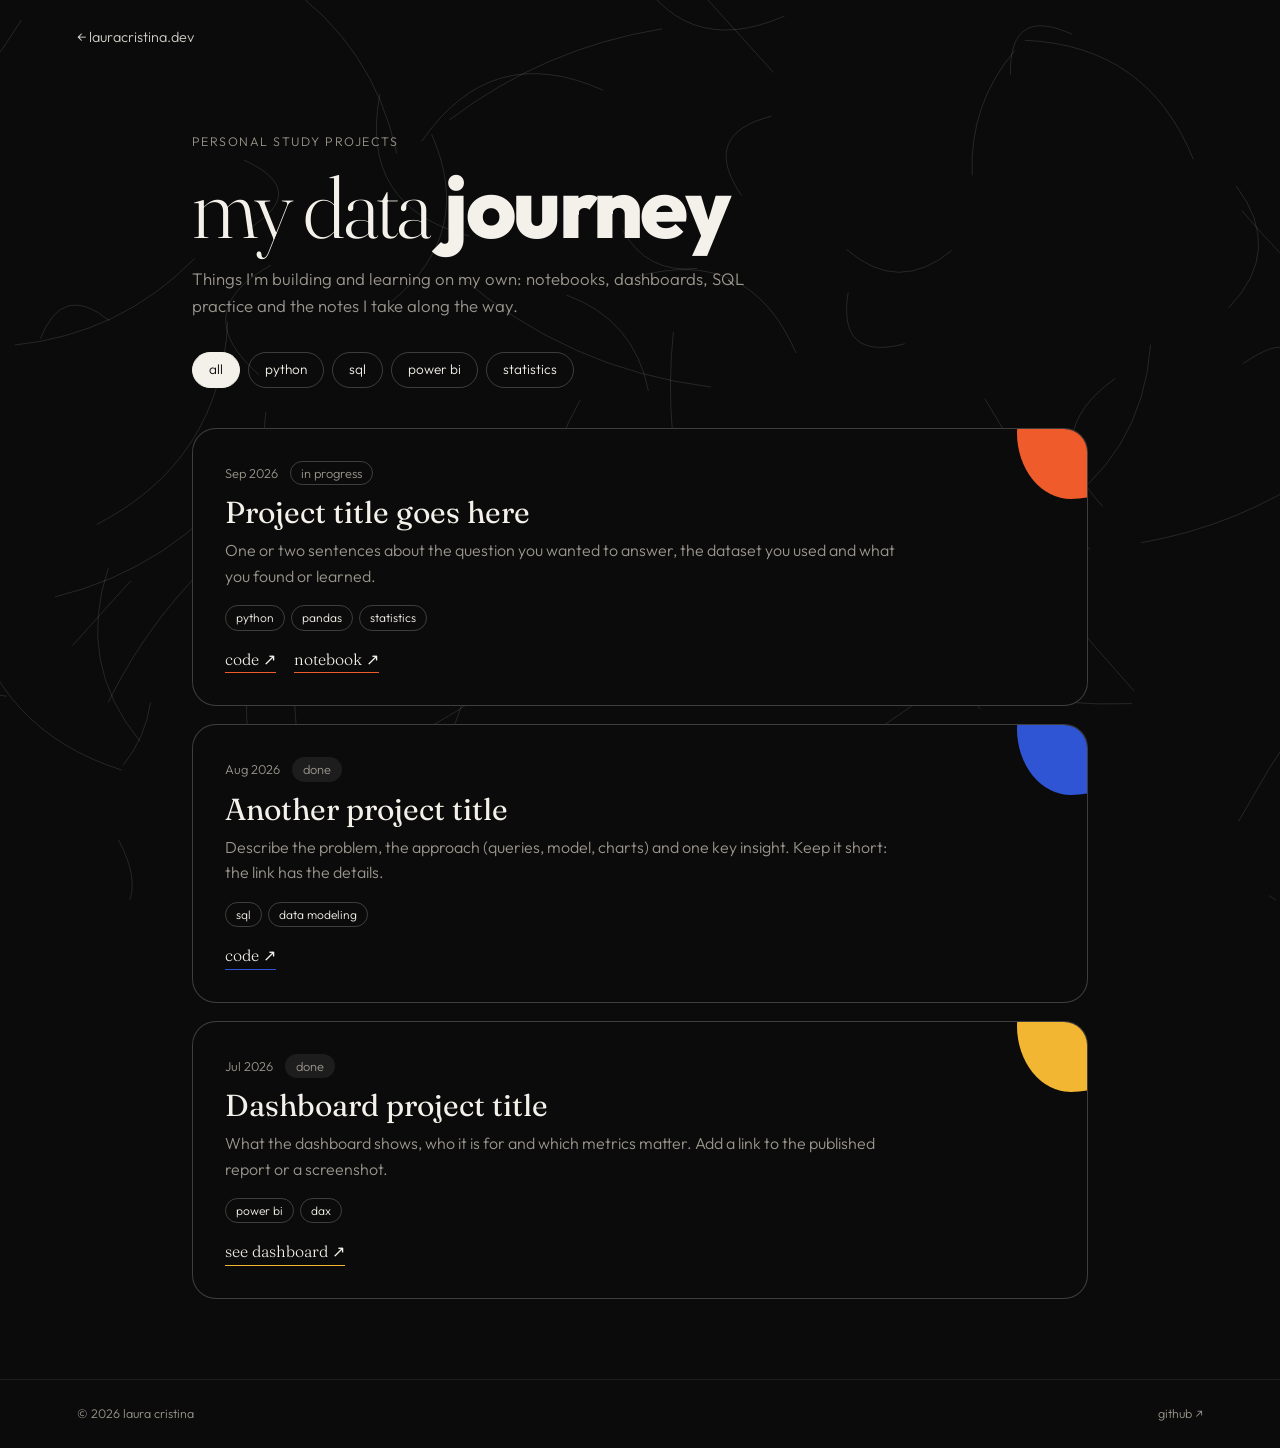
==== projects/index.html @ 09303d13 "Add LinkedIn card and data journey projects page" ====
<!DOCTYPE html>
<html lang="en">
<head>
  <meta charset="UTF-8">
  <meta name="viewport" content="width=device-width, initial-scale=1.0">
  <title>Data Journey — Laura Cristina</title>
  <meta name="description" content="Personal study projects in data: notes, notebooks, dashboards and what I learned.">
  <link rel="icon" href="../assets/img/favicon.svg" type="image/svg+xml">
  <link rel="preconnect" href="https://fonts.googleapis.com">
  <link rel="preconnect" href="https://fonts.gstatic.com" crossorigin>
  <link href="https://fonts.googleapis.com/css2?family=Fraunces:opsz,wght@9..144,300;9..144,400&family=Outfit:wght@300;400;600;800&display=swap" rel="stylesheet">
  <link rel="stylesheet" href="../assets/css/projects.css">
</head>
<body>

  <svg class="lines" id="bgLines" aria-hidden="true"></svg>

  <header class="top">
    <a href="../" class="back">← lauracristina.dev</a>
  </header>

  <main class="wrap">

    <section class="intro">
      <span class="kicker">personal study projects</span>
      <h1><span class="serif">my data</span> <span class="bold">journey</span></h1>
      <p>Things I'm building and learning on my own: notebooks, dashboards, SQL practice and the notes I take along the way.</p>
      <nav class="filters" aria-label="Filter by topic">
        <button class="chip active" data-filter="all">all</button>
        <button class="chip" data-filter="python">python</button>
        <button class="chip" data-filter="sql">sql</button>
        <button class="chip" data-filter="power-bi">power bi</button>
        <button class="chip" data-filter="statistics">statistics</button>
      </nav>
    </section>

    <section class="posts">

      <!--
        ==========================================================
        HOW TO ADD A NEW PROJECT
        1. Copy one whole <article> ... </article> block below.
        2. Paste it at the TOP of this list (newest first).
        3. Change: date, title, text, tags and links.
           - data-tags: lowercase, separated by spaces
             (use the same words as the filter buttons above)
           - --c: var(--orange) | var(--blue) | var(--yellow)
        4. Save, then: git add -A && git commit -m "New project" && git push
        ==========================================================
      -->

      <article class="post" data-tags="python statistics" style="--c: var(--orange)">
        <div class="post-meta">
          <time datetime="2026-09-01">Sep 2026</time>
          <span class="status">in progress</span>
        </div>
        <h2>Project title goes here</h2>
        <p>One or two sentences about the question you wanted to answer, the dataset you used and what you found or learned.</p>
        <ul class="tags"><li>python</li><li>pandas</li><li>statistics</li></ul>
        <div class="post-links">
          <a href="https://github.com/LuaCristina" target="_blank" rel="noopener">code ↗</a>
          <a href="#" target="_blank" rel="noopener">notebook ↗</a>
        </div>
      </article>

      <article class="post" data-tags="sql" style="--c: var(--blue)">
        <div class="post-meta">
          <time datetime="2026-08-15">Aug 2026</time>
          <span class="status done">done</span>
        </div>
        <h2>Another project title</h2>
        <p>Describe the problem, the approach (queries, model, charts) and one key insight. Keep it short: the link has the details.</p>
        <ul class="tags"><li>sql</li><li>data modeling</li></ul>
        <div class="post-links">
          <a href="https://github.com/LuaCristina" target="_blank" rel="noopener">code ↗</a>
        </div>
      </article>

      <article class="post" data-tags="power-bi" style="--c: var(--yellow)">
        <div class="post-meta">
          <time datetime="2026-07-20">Jul 2026</time>
          <span class="status done">done</span>
        </div>
        <h2>Dashboard project title</h2>
        <p>What the dashboard shows, who it is for and which metrics matter. Add a link to the published report or a screenshot.</p>
        <ul class="tags"><li>power bi</li><li>dax</li></ul>
        <div class="post-links">
          <a href="#" target="_blank" rel="noopener">see dashboard ↗</a>
        </div>
      </article>

    </section>

    <p class="empty" hidden>No projects with this tag yet.</p>
  </main>

  <footer class="foot">
    <span>© <span id="year"></span> laura cristina</span>
    <a href="https://github.com/LuaCristina" target="_blank" rel="noopener">github ↗</a>
  </footer>

  <script src="../assets/js/projects.js"></script>
</body>
</html>
---- assets/css/projects.css ----
:root {
  --bg: #0b0b0b;
  --ink: #f4f1ea;
  --muted: #9a968d;
  --line: rgba(244, 241, 234, .22);
  --orange: #ef5b2a;
  --blue: #2f55d4;
  --yellow: #f2b632;
  --serif: "Fraunces", Georgia, serif;
  --sans: "Outfit", system-ui, sans-serif;
}
* { box-sizing: border-box; margin: 0; padding: 0; }
body {
  background: var(--bg); color: var(--ink);
  font-family: var(--sans); font-weight: 300; line-height: 1.6;
  overflow-x: hidden;
}
a { color: inherit; text-decoration: none; }
.serif { font-family: var(--serif); font-weight: 300; }
.bold  { font-family: var(--sans); font-weight: 800; }

.lines { position: fixed; inset: 0; width: 100%; height: 100%; pointer-events: none; z-index: 0; }
.lines path { fill: none; stroke: rgba(244,241,234,.12); stroke-width: 1; }

.top, .wrap, .foot { position: relative; z-index: 1; }
.top { padding: 24px clamp(16px, 6vw, 96px); }
.back { font-size: .9rem; opacity: .85; border-bottom: 1px solid transparent; transition: border-color .3s, color .3s; }
.back:hover { color: var(--yellow); border-color: var(--yellow); }

.wrap { max-width: 960px; margin: 0 auto; padding: clamp(24px, 6vh, 64px) clamp(16px, 5vw, 32px) 80px; }

.kicker { font-size: .78rem; letter-spacing: .12em; text-transform: uppercase; color: var(--muted); }
.intro h1 { font-size: clamp(2.6rem, 8vw, 5.4rem); line-height: .95; letter-spacing: -.03em; margin: 12px 0 18px; }
.intro p { color: var(--muted); max-width: 560px; font-size: 1.05rem; }

.filters { display: flex; flex-wrap: wrap; gap: 8px; margin: 32px 0 40px; }
.chip {
  font: inherit; font-size: .85rem; color: var(--ink); cursor: pointer;
  background: transparent; border: 1px solid var(--line); border-radius: 999px; padding: 6px 16px;
  transition: background .25s, border-color .25s, color .25s;
}
.chip:hover { border-color: var(--ink); }
.chip.active { background: var(--ink); color: var(--bg); border-color: var(--ink); }

.posts { display: grid; gap: 18px; }
.post {
  position: relative; overflow: hidden; isolation: isolate;
  background: var(--bg);
  border: 1px solid var(--line); border-radius: 24px;
  padding: clamp(20px, 3vw, 32px);
  transition: border-color .4s;
}
.post::before {
  content: ""; position: absolute; z-index: -1; right: -50px; top: -50px;
  width: 120px; height: 120px; background: var(--c);
  border-radius: 58% 42% 55% 45% / 45% 60% 40% 55%;
}
.post:hover { border-color: var(--c); }
.post-meta { display: flex; gap: 12px; align-items: center; font-size: .8rem; color: var(--muted); }
.status { border: 1px solid var(--line); border-radius: 999px; padding: 1px 10px; }
.status.done { border-color: transparent; background: rgba(244,241,234,.08); }
.post h2 { font-family: var(--serif); font-weight: 400; font-size: clamp(1.4rem, 3vw, 1.9rem); line-height: 1.15; margin: 10px 0 8px; max-width: 85%; }
.post p { color: var(--muted); max-width: 680px; }
.tags { list-style: none; display: flex; flex-wrap: wrap; gap: 6px; margin: 16px 0; }
.tags li { font-size: .75rem; border: 1px solid var(--line); border-radius: 999px; padding: 2px 10px; }
.post-links { display: flex; gap: 18px; font-family: var(--serif); }
.post-links a { border-bottom: 1px solid var(--c); }
.post-links a:hover { color: var(--c); }

.empty { color: var(--muted); margin-top: 24px; }

.foot {
  display: flex; justify-content: space-between; gap: 8px; flex-wrap: wrap;
  padding: 24px clamp(16px, 6vw, 96px); font-size: .78rem; color: var(--muted);
  border-top: 1px solid rgba(244,241,234,.08);
}
.foot a:hover { color: var(--ink); }

@media (prefers-reduced-motion: reduce) { * { transition: none !important; } }
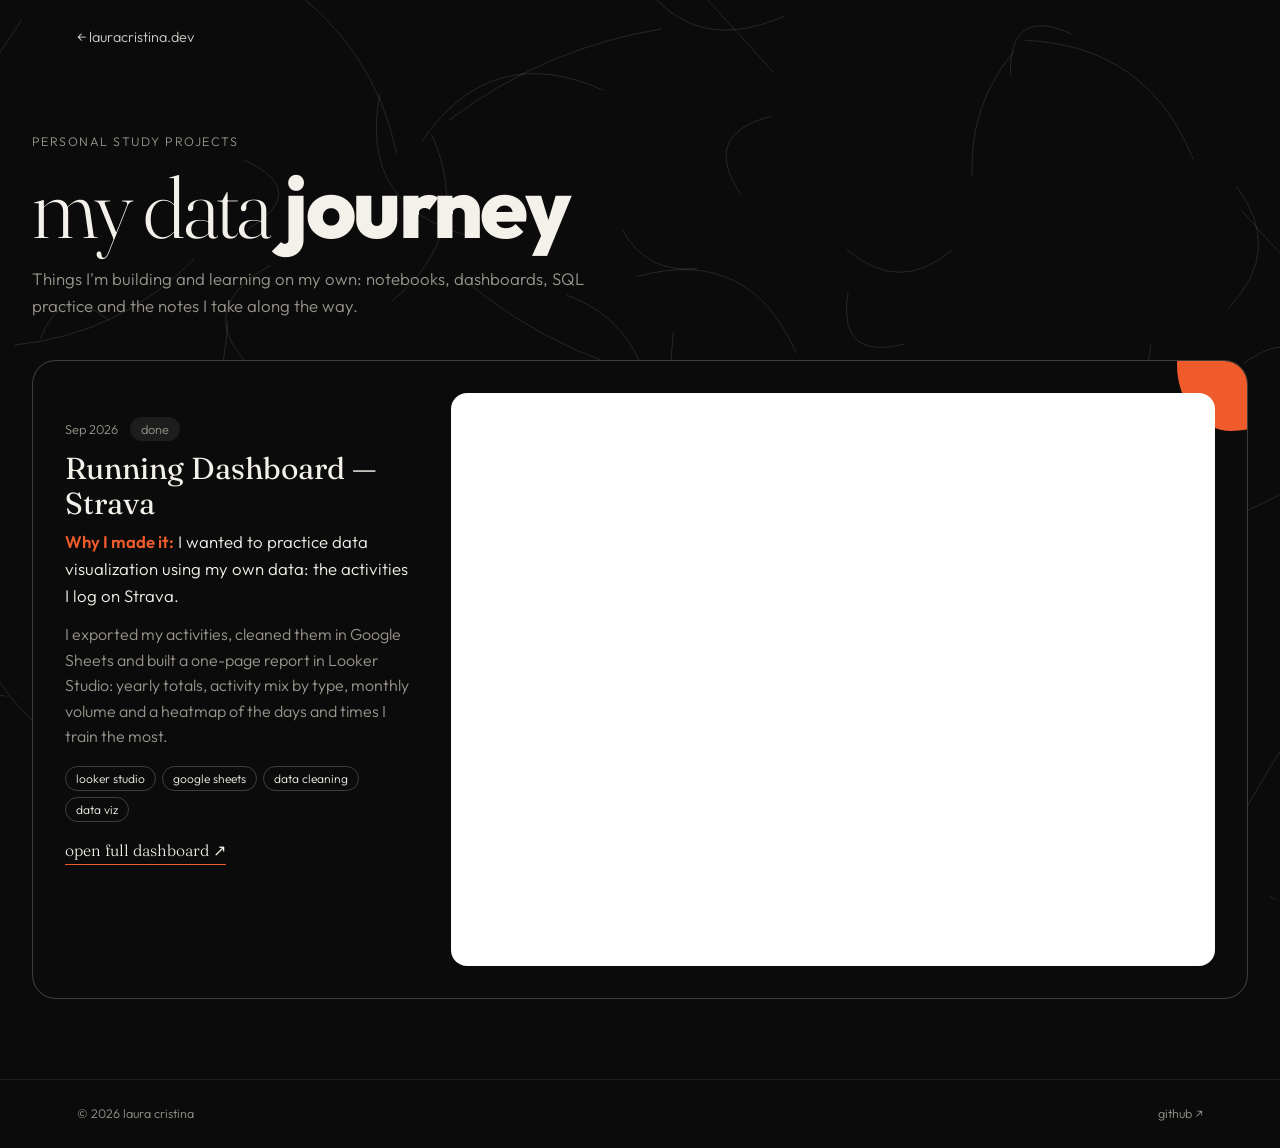
==== commit 8460fd1b: "Projects page: Strava running dashboard" ====
--- a/projects/index.html
+++ b/projects/index.html
@@ -25,67 +25,35 @@
       <span class="kicker">personal study projects</span>
       <h1><span class="serif">my data</span> <span class="bold">journey</span></h1>
       <p>Things I'm building and learning on my own: notebooks, dashboards, SQL practice and the notes I take along the way.</p>
-      <nav class="filters" aria-label="Filter by topic">
-        <button class="chip active" data-filter="all">all</button>
-        <button class="chip" data-filter="python">python</button>
-        <button class="chip" data-filter="sql">sql</button>
-        <button class="chip" data-filter="power-bi">power bi</button>
-        <button class="chip" data-filter="statistics">statistics</button>
-      </nav>
     </section>
 
     <section class="posts">
 
       <!--
-        ==========================================================
-        HOW TO ADD A NEW PROJECT
-        1. Copy one whole <article> ... </article> block below.
-        2. Paste it at the TOP of this list (newest first).
-        3. Change: date, title, text, tags and links.
-           - data-tags: lowercase, separated by spaces
-             (use the same words as the filter buttons above)
-           - --c: var(--orange) | var(--blue) | var(--yellow)
-        4. Save, then: git add -A && git commit -m "New project" && git push
-        ==========================================================
+        HOW TO ADD A NEW PROJECT: copy the whole <article> ... </article> block,
+        paste it above this one (newest first) and change the texts and links.
       -->
 
-      <article class="post" data-tags="python statistics" style="--c: var(--orange)">
-        <div class="post-meta">
-          <time datetime="2026-09-01">Sep 2026</time>
-          <span class="status">in progress</span>
+      <article class="post post--featured" style="--c: var(--orange)">
+        <div class="post-text">
+          <div class="post-meta">
+            <time datetime="2026-09">Sep 2026</time>
+            <span class="status done">done</span>
+          </div>
+          <h2>Running Dashboard — Strava</h2>
+          <p class="why"><b>Why I made it:</b> I wanted to practice data visualization using my own data: the activities I log on Strava.</p>
+          <p>I exported my activities, cleaned them in Google Sheets and built a one-page report in Looker Studio: yearly totals, activity mix by type, monthly volume and a heatmap of the days and times I train the most.</p>
+          <ul class="tags"><li>looker studio</li><li>google sheets</li><li>data cleaning</li><li>data viz</li></ul>
+          <div class="post-links">
+            <a href="https://lookerstudio.google.com/reporting/a1f18eab-3836-4ecb-83da-a002165ea61c" target="_blank" rel="noopener">open full dashboard ↗</a>
+          </div>
         </div>
-        <h2>Project title goes here</h2>
-        <p>One or two sentences about the question you wanted to answer, the dataset you used and what you found or learned.</p>
-        <ul class="tags"><li>python</li><li>pandas</li><li>statistics</li></ul>
-        <div class="post-links">
-          <a href="https://github.com/LuaCristina" target="_blank" rel="noopener">code ↗</a>
-          <a href="#" target="_blank" rel="noopener">notebook ↗</a>
-        </div>
-      </article>
-
-      <article class="post" data-tags="sql" style="--c: var(--blue)">
-        <div class="post-meta">
-          <time datetime="2026-08-15">Aug 2026</time>
-          <span class="status done">done</span>
-        </div>
-        <h2>Another project title</h2>
-        <p>Describe the problem, the approach (queries, model, charts) and one key insight. Keep it short: the link has the details.</p>
-        <ul class="tags"><li>sql</li><li>data modeling</li></ul>
-        <div class="post-links">
-          <a href="https://github.com/LuaCristina" target="_blank" rel="noopener">code ↗</a>
-        </div>
-      </article>
-
-      <article class="post" data-tags="power-bi" style="--c: var(--yellow)">
-        <div class="post-meta">
-          <time datetime="2026-07-20">Jul 2026</time>
-          <span class="status done">done</span>
-        </div>
-        <h2>Dashboard project title</h2>
-        <p>What the dashboard shows, who it is for and which metrics matter. Add a link to the published report or a screenshot.</p>
-        <ul class="tags"><li>power bi</li><li>dax</li></ul>
-        <div class="post-links">
-          <a href="#" target="_blank" rel="noopener">see dashboard ↗</a>
+        <div class="post-embed">
+          <iframe
+            src="https://lookerstudio.google.com/embed/reporting/a1f18eab-3836-4ecb-83da-a002165ea61c"
+            title="Running Dashboard — Strava (Looker Studio)"
+            loading="lazy" allowfullscreen
+            sandbox="allow-storage-access-by-user-activation allow-scripts allow-same-origin allow-popups allow-popups-to-escape-sandbox"></iframe>
         </div>
       </article>
 
--- a/assets/css/projects.css
+++ b/assets/css/projects.css
@@ -27,7 +27,7 @@
 .back { font-size: .9rem; opacity: .85; border-bottom: 1px solid transparent; transition: border-color .3s, color .3s; }
 .back:hover { color: var(--yellow); border-color: var(--yellow); }
 
-.wrap { max-width: 960px; margin: 0 auto; padding: clamp(24px, 6vh, 64px) clamp(16px, 5vw, 32px) 80px; }
+.wrap { max-width: 1280px; margin: 0 auto; padding: clamp(24px, 6vh, 64px) clamp(16px, 5vw, 32px) 80px; }
 
 .kicker { font-size: .78rem; letter-spacing: .12em; text-transform: uppercase; color: var(--muted); }
 .intro h1 { font-size: clamp(2.6rem, 8vw, 5.4rem); line-height: .95; letter-spacing: -.03em; margin: 12px 0 18px; }
@@ -77,3 +77,24 @@
 .foot a:hover { color: var(--ink); }
 
 @media (prefers-reduced-motion: reduce) { * { transition: none !important; } }
+
+/* featured project: text on the side, dashboard embedded */
+.intro { margin-bottom: 40px; }
+.post--featured {
+  display: grid; grid-template-columns: minmax(260px, 1fr) 2.2fr; gap: clamp(20px, 3vw, 40px);
+  align-items: start;
+}
+.post--featured .post-text { position: sticky; top: 24px; }
+.post--featured h2 { max-width: none; }
+.why { color: var(--ink) !important; font-size: 1.05rem; margin-bottom: 12px; }
+.why b { font-weight: 600; color: var(--c); }
+.post-embed {
+  border-radius: 16px; overflow: hidden; border: 1px solid var(--line); background: #fff;
+  aspect-ratio: 4 / 3;
+}
+.post-embed iframe { display: block; width: 100%; height: 100%; border: 0; }
+@media (max-width: 900px) {
+  .post--featured { grid-template-columns: 1fr; }
+  .post--featured .post-text { position: static; }
+  .post-embed { aspect-ratio: 3 / 4; }
+}
